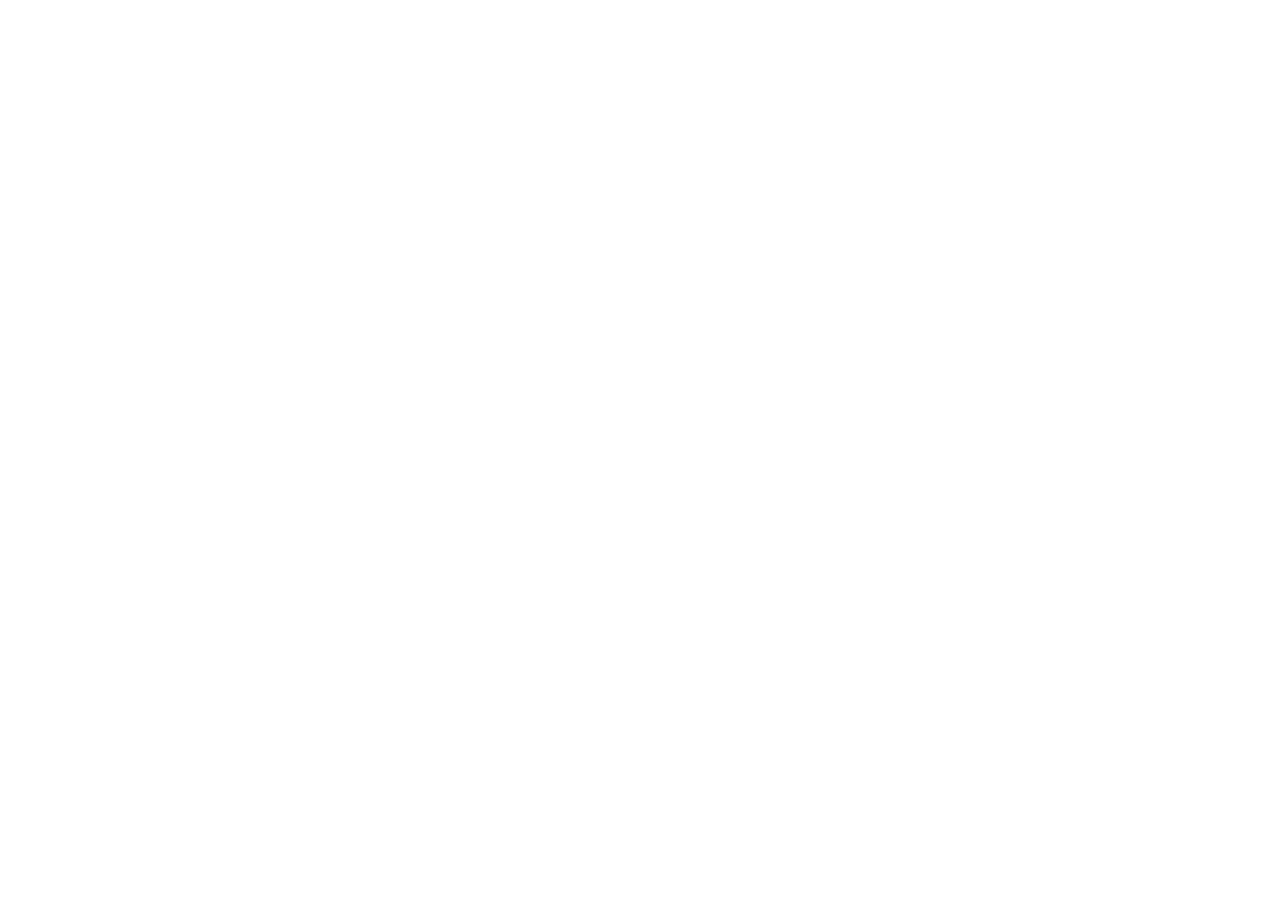
==== index.html @ 1c98cee6 "Co-authored-by: irynalogika-py <irynalogika-py@users.noreply.github.com> Co-authored-by: KIRI1II1I1I" ====
<!DOCTYPE html>
<html lang="en">
<head>
    <meta charset="UTF-8">
    <meta name="viewport" content="width=device-width, initial-scale=1.0">
    <title>Library Blog </title>
</head>
<body>
    <!-- header  о-->

    <!-- навігація -->

    <!-- слайдер  -->

    <!-- main -->


    <!-- footer -->
     
</body>
</html>
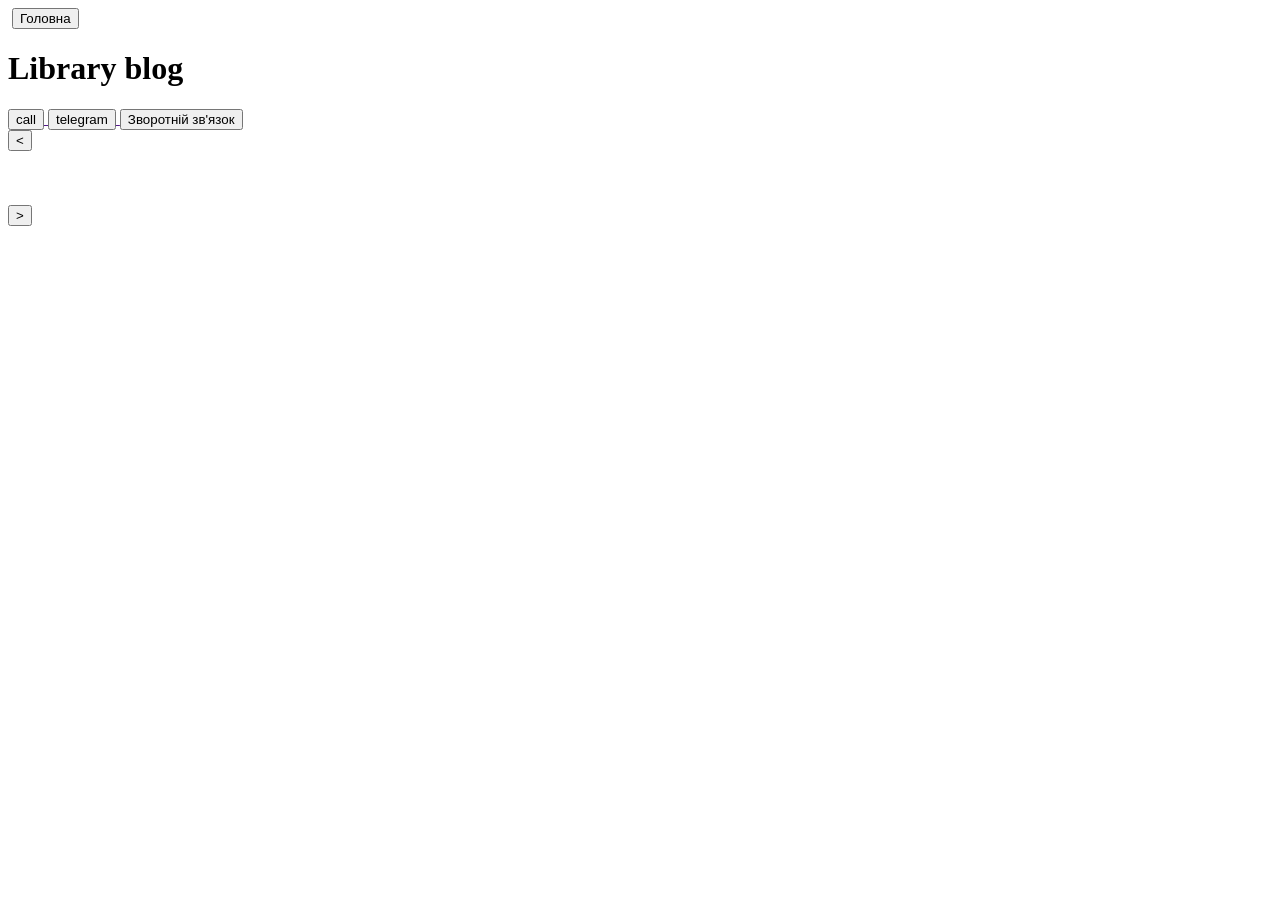
==== commit 8bec5389: "first steps" ====
--- a/index.html
+++ b/index.html
@@ -1,16 +1,59 @@
 <!DOCTYPE html>
 <html lang="en">
+<body>
+    <title>Library Blog </title>
 <head>
-    <meta charset="UTF-8">
-    <meta name="viewport" content="width=device-width, initial-scale=1.0">
-    <title>Library Blog </title>
+    <div class="navigaciya">  
+        <img src="">
+            <a href="">
+                <button> Головна </button>
+            </a>
+        <h1> Library blog</h1>
+            <a href="">
+                <button > call </button>
+            </a>
+            <a href="">
+                <button> telegram</button>
+            </a>
+            <a href="">
+                <button> Зворотній зв'язок</button>
+            </a>
+    </div>
+    <div class="slider">
+
+    <!-- ліва стрілка -->
+    <button class="slider__arrow slider__arrow--left">
+        &lt;
+    </button>
+
+    <!-- слайди -->
+    <div class="slider__track">
+
+        <div class="slider__slide">
+            <img src=""
+        </div>
+
+        <div class="slider__slide">
+            <img src="">
+        </div>
+
+        <div class="slider__slide">
+            <img src="">
+        </div>
+
+    </div>
+
+    <!-- права стрілка -->
+    <button class="slider__arrow slider__arrow--right">
+        &gt;
+    </button>
+
+</div>
 </head>
-<body>
-    <!-- header  о-->
 
-    <!-- навігація -->
+   
 
-    <!-- слайдер  -->
+  
 
     <!-- main -->
 
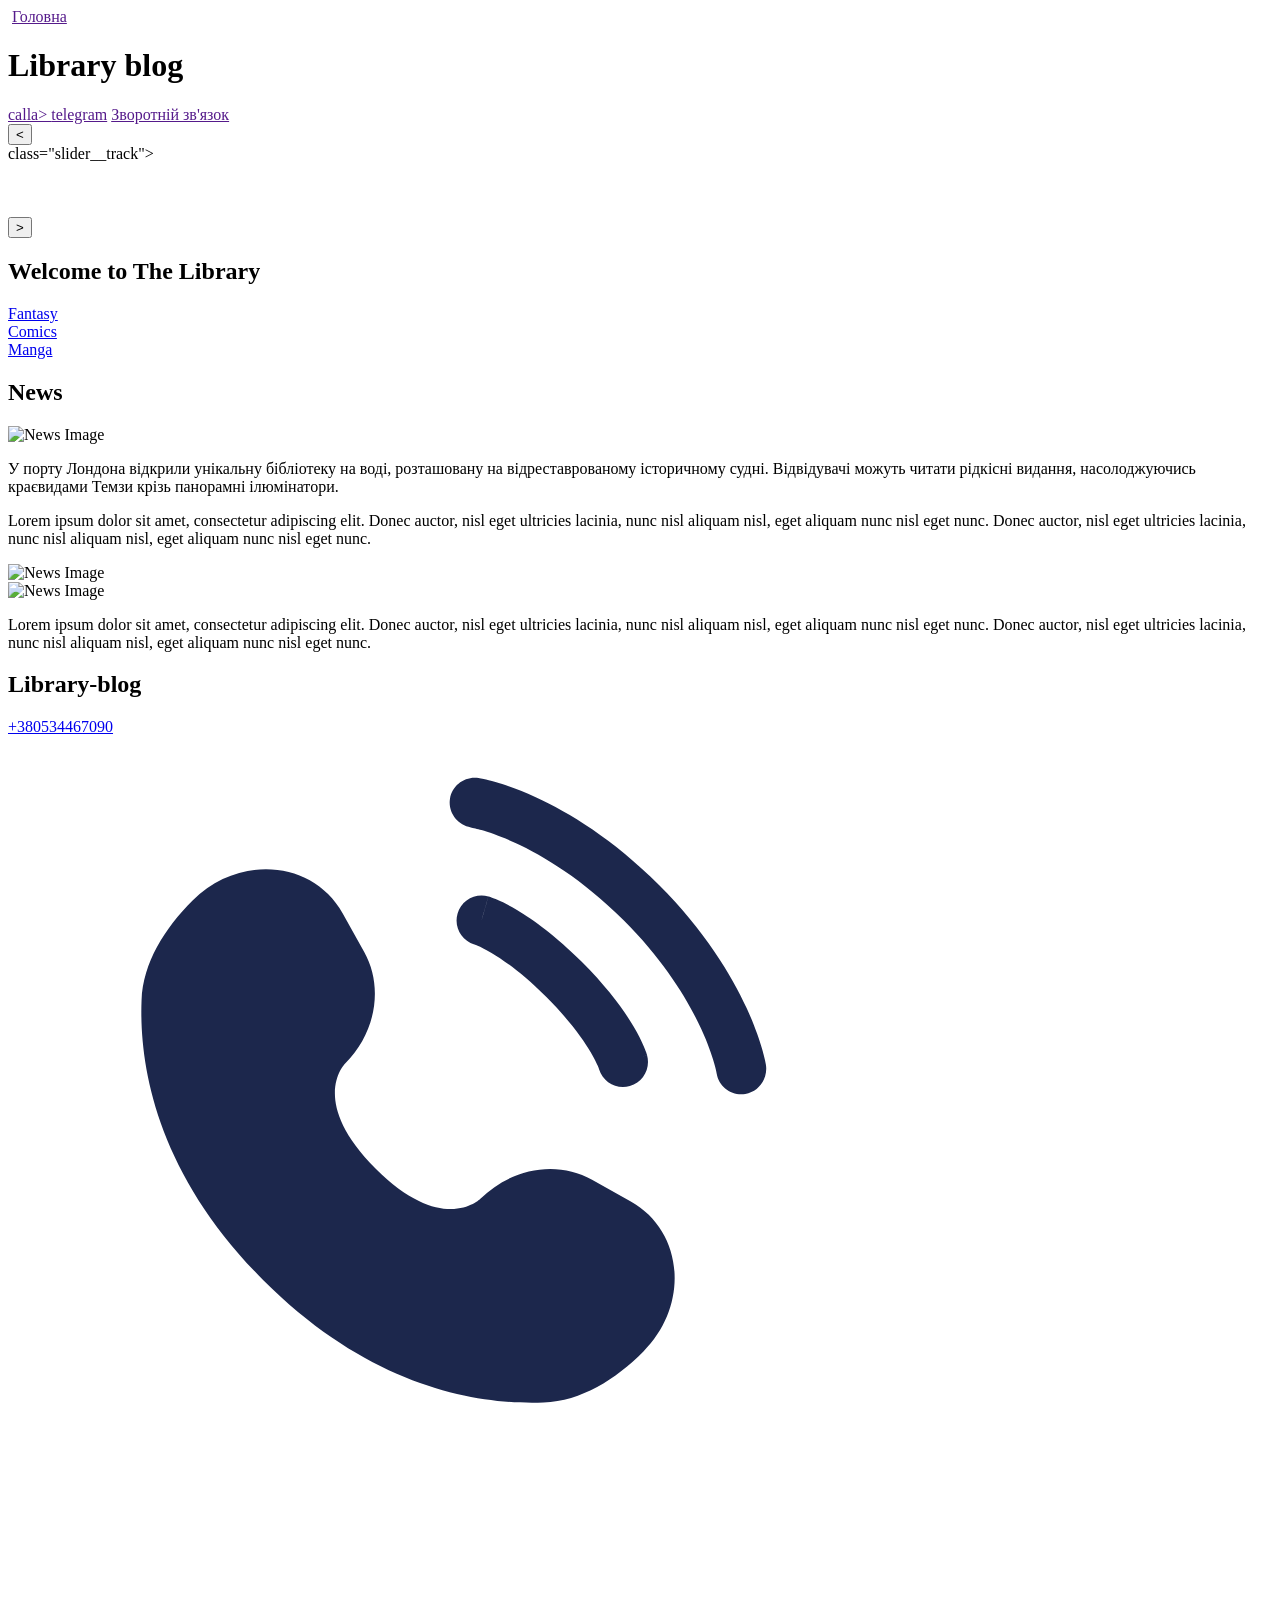
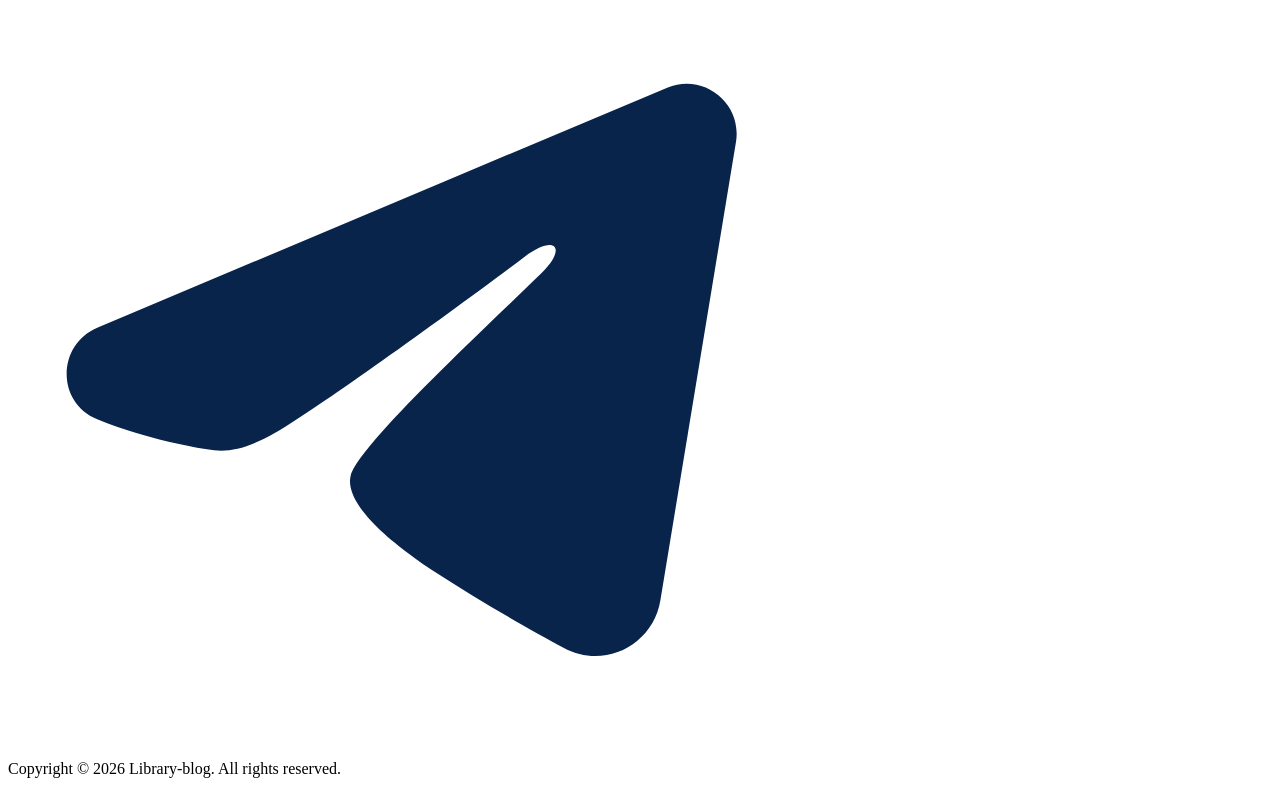
==== commit 25cba1dc: "add new files, folder images, write code" ====
--- a/index.html
+++ b/index.html
@@ -1,25 +1,19 @@
 <!DOCTYPE html>
 <html lang="en">
-<body>
-    <title>Library Blog </title>
-<head>
-    <div class="navigaciya">  
-        <img src="">
-            <a href="">
-                <button> Головна </button>
-            </a>
-        <h1> Library blog</h1>
-            <a href="">
-                <button > call </button>
-            </a>
-            <a href="">
-                <button> telegram</button>
-            </a>
-            <a href="">
-                <button> Зворотній зв'язок</button>
-            </a>
-    </div>
-    <div class="slider">
+
+<title>Library Blog </title>
+
+
+<div class="nav-bar">
+    <img src="">
+    <a href=""> Головна </a>
+    <h1> Library blog</h1>
+    <a href=""> calla>
+        <a href=""> telegram</a>
+        <a href=""> Зворотній зв'язок </a>
+
+</div>
+<div class="slider">
 
     <!-- ліва стрілка -->
     <button class="slider__arrow slider__arrow--left">
@@ -27,16 +21,14 @@
     </button>
 
     <!-- слайди -->
-    <div class="slider__track">
-
-        <div class="slider__slide">
-            <img src=""
-        </div>
+    <div> class="slider__track">
 
         <div class="slider__slide">
             <img src="">
         </div>
-
+        <div class="slider__slide">
+            <img src="">
+        </div>
         <div class="slider__slide">
             <img src="">
         </div>
@@ -47,18 +39,57 @@
     <button class="slider__arrow slider__arrow--right">
         &gt;
     </button>
+    <div class="container">
+        <h2 class="welcome">Welcome to The Library</h2>
+        <div class="fantasy"> <a href="#">Fantasy</a></div>
+        <div class="comics"><a href="#">Comics</a></div>
+        <div class="manga"><a href="#">Manga</a></div>
+    </div>
+
+
+    <div class="container">
+        <div class="circle"></div>
+        <div class="circle2"></div>
+        <div class="circle3"></div>
+    </div>
+
+    <div class="container">
+        <h2>News</h2>
+        <div class="square_news">
+            <div class="img_news"> <img src="#" alt="News Image"></div>
+            <p class="text">У порту Лондона відкрили унікальну бібліотеку на воді, розташовану на відреставрованому історичному судні. Відвідувачі можуть читати рідкісні видання, насолоджуючись краєвидами Темзи крізь панорамні ілюмінатори.</p>
+        </div>
+        <div class="square_news">
+            <p class="text">Lorem ipsum dolor sit amet, consectetur adipiscing
+                elit. Donec auctor, nisl eget ultricies lacinia,
+                nunc nisl aliquam nisl, eget aliquam nunc nisl eget nunc.
+                Donec auctor, nisl eget ultricies lacinia, nunc nisl aliquam
+                nisl, eget aliquam nunc nisl eget nunc.</p>
+            <div class="img_news"> <img src="#" alt="News Image"></div>
+        </div>
+        <div class="square_news">
+            <div class="img_news"> <img src="#" alt="News Image"></div>
+            <p class="text">Lorem ipsum dolor sit amet, consectetur adipiscing
+                elit. Donec auctor, nisl eget ultricies lacinia,
+                nunc nisl aliquam nisl, eget aliquam nunc nisl eget nunc.
+                Donec auctor, nisl eget ultricies lacinia, nunc nisl aliquam
+                nisl, eget aliquam nunc nisl eget nunc.</p>
+        </div>
+
+    </div>
 
 </div>
 </head>
 
-   
 
-  
+<footer>
+    <div class="end">
+        <h2 class="ending">Library-blog</h2>
+        <a href="tel:+380534467090">+380534467090</a>
+        <div class="img-logos"><img src="images\phone.svg" alt=""></div>
+        <div class="img-logos"><img src="images\telegram.svg" alt=""></div>
+        <p class="ending2">Copyright © 2026 Library-blog. All rights reserved.</p>
 
-    <!-- main -->
+</footer>
 
-
-    <!-- footer -->
-     
-</body>
 </html>
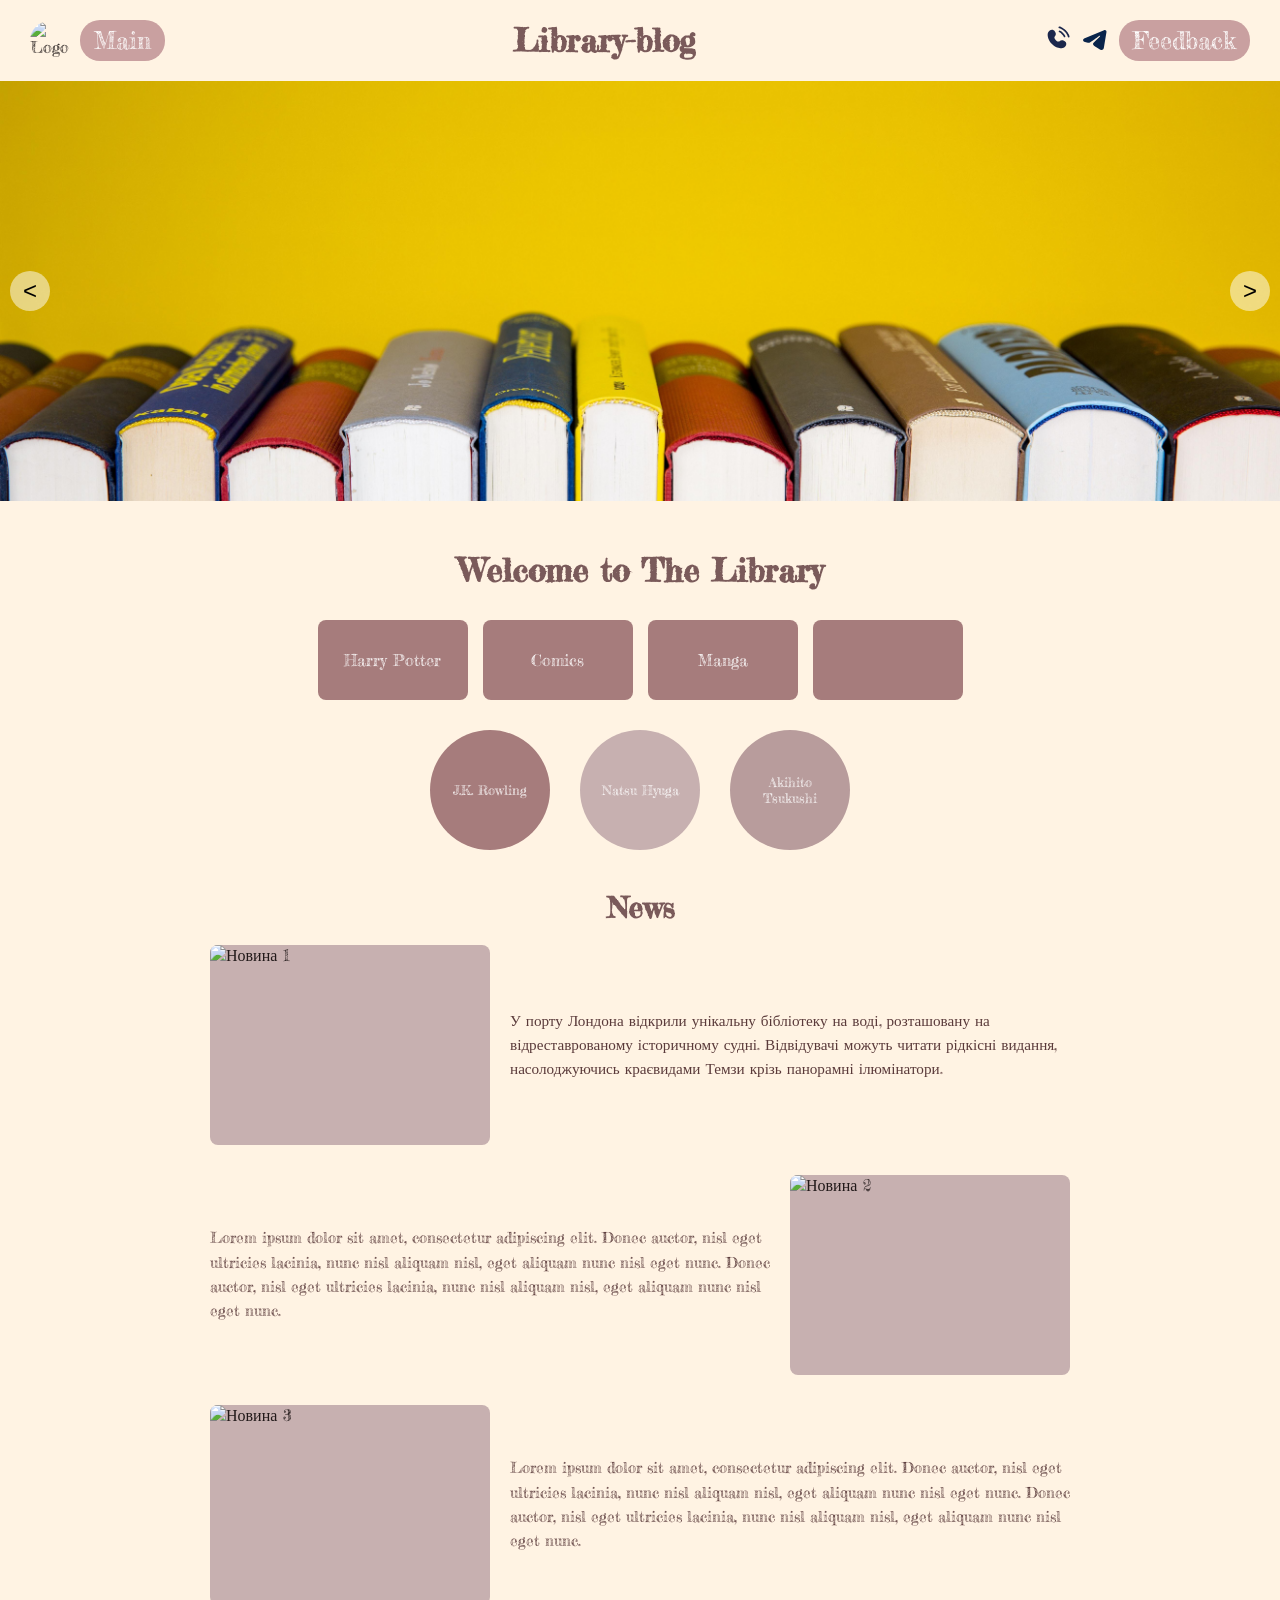
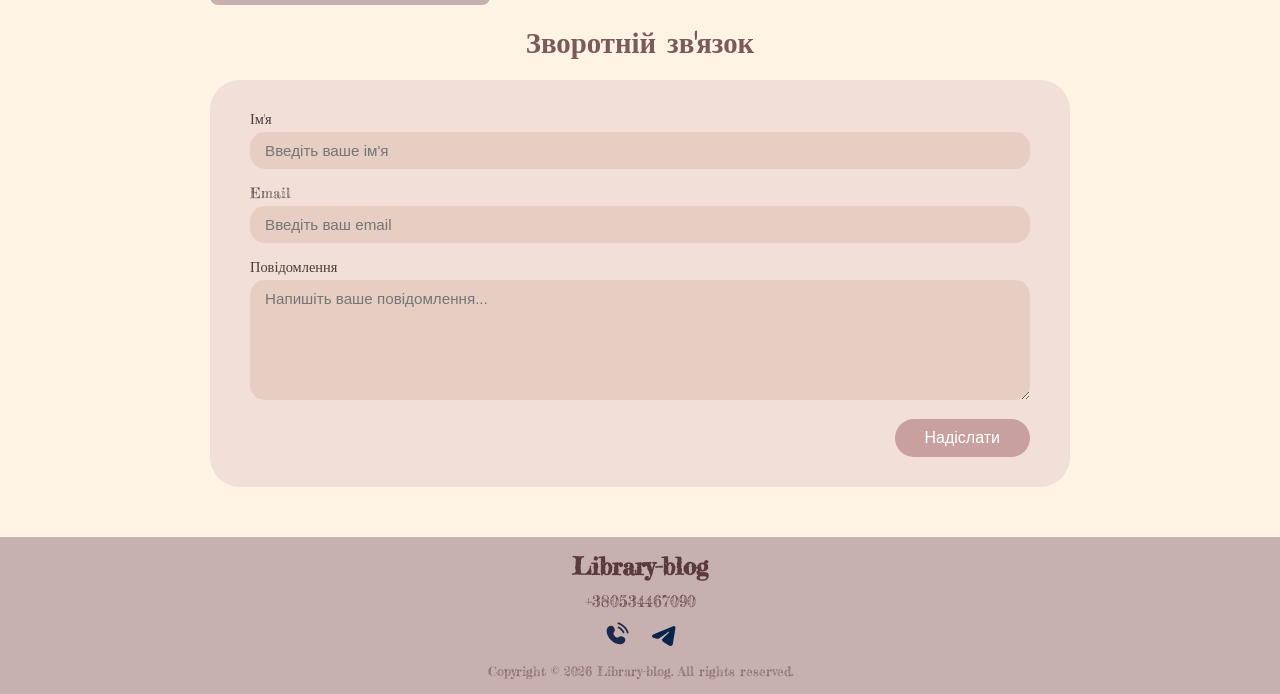
==== commit 2ed016d8: "add new css" ====
--- a/index.html
+++ b/index.html
@@ -1,74 +1,85 @@
 <!DOCTYPE html>
-<html lang="en">
+<html lang="uk">
+<head>
+    <meta charset="UTF-8">
+    <meta name="viewport" content="width=device-width, initial-scale=1.0">
+    <title>Library Blog</title>
+    <link rel="stylesheet" href="style.css">
+    <link rel="stylesheet" href="shared.css">
+    <link rel="stylesheet" href="feedbackform-style.css">
+</head>
+<body>
 
-<title>Library Blog </title>
+<header class="nav-bar">
+    <div class="nav-left">
+        <img src="images/logo.png" alt="Logo" class="nav-logo">
+        <a href="index.html" class="nav-btn">Main</a>
+    </div>
+    <h1 class="nav-title">Library-blog</h1>
+    <div class="nav-right">
+        <a href="tel:+380534467090" class="nav-icon-link">
+            <img src="images/phone.svg" alt="Телефон">
+        </a>
+        <a href="#" class="nav-icon-link">
+            <img src="images/telegram.svg" alt="Telegram">
+        </a>
+        <a href="#feedback" class="nav-btn">Feedback</a>
+    </div>
+</header>
 
+<!-- Слайдер -->
+<div class="slider">
+    <button class="slider__arrow slider__arrow--left">&lt;</button>
+    <div class="slider__track">
+        <div class="slider__slide"><img src="images/books-slider-1.jpg" alt="Слайд 1"></div>
+        <div class="slider__slide"><img src="images/" alt="Слайд 2"></div>
+        <div class="slider__slide"><img src="images/" alt="Слайд 3"></div>
+    </div>
+    <button class="slider__arrow slider__arrow--right">&gt;</button>
+</div>
 
-<div class="nav-bar">
-    <img src="">
-    <a href=""> Головна </a>
-    <h1> Library blog</h1>
-    <a href=""> calla>
-        <a href=""> telegram</a>
-        <a href=""> Зворотній зв'язок </a>
+<div class="container">
 
-</div>
-<div class="slider">
+    <h2 class="welcome">Welcome to The Library</h2>
 
-    <!-- ліва стрілка -->
-    <button class="slider__arrow slider__arrow--left">
-        &lt;
-    </button>
+    <!-- Жанри — посилання на відповідні сторінки -->
+    <div class="genres">
+        <a href="fantasy.html" class="genre-block">Harry Potter</a>
+        <a href="comics.html" class="genre-block">Comics</a>
+        <a href="manga.html" class="genre-block">Manga</a>
+        <a href="#" class="genre-block"></a>
+    </div>
 
-    <!-- слайди -->
-    <div> class="slider__track">
+    <!-- Автори — посилання на сторінку книги -->
+    <div class="authors">
+        <a href="fantasy.html" class="author-circle">J.K. Rowling</a>
+        <a href="manga.html" class="author-circle">Natsu Hyuga</a>
+        <a href="#" class="author-circle">Akihito Tsukushi</a>
+    </div>
 
-        <div class="slider__slide">
-            <img src="">
-        </div>
-        <div class="slider__slide">
-            <img src="">
-        </div>
-        <div class="slider__slide">
-            <img src="">
+    <!-- Новини -->
+    <h2 class="news-title">News</h2>
+    <div class="news-section">
+
+        <div class="square_news">
+            <div class="img_news"><img src="images/" alt="Новина 1"></div>
+            <p class="text">У порту Лондона відкрили унікальну бібліотеку на воді, 
+                розташовану на відреставрованому історичному судні. 
+                Відвідувачі можуть читати рідкісні видання, насолоджуючись краєвидами 
+                Темзи крізь панорамні ілюмінатори.</p>
         </div>
 
-    </div>
-
-    <!-- права стрілка -->
-    <button class="slider__arrow slider__arrow--right">
-        &gt;
-    </button>
-    <div class="container">
-        <h2 class="welcome">Welcome to The Library</h2>
-        <div class="fantasy"> <a href="#">Fantasy</a></div>
-        <div class="comics"><a href="#">Comics</a></div>
-        <div class="manga"><a href="#">Manga</a></div>
-    </div>
-
-
-    <div class="container">
-        <div class="circle"></div>
-        <div class="circle2"></div>
-        <div class="circle3"></div>
-    </div>
-
-    <div class="container">
-        <h2>News</h2>
-        <div class="square_news">
-            <div class="img_news"> <img src="#" alt="News Image"></div>
-            <p class="text">У порту Лондона відкрили унікальну бібліотеку на воді, розташовану на відреставрованому історичному судні. Відвідувачі можуть читати рідкісні видання, насолоджуючись краєвидами Темзи крізь панорамні ілюмінатори.</p>
-        </div>
         <div class="square_news">
             <p class="text">Lorem ipsum dolor sit amet, consectetur adipiscing
                 elit. Donec auctor, nisl eget ultricies lacinia,
                 nunc nisl aliquam nisl, eget aliquam nunc nisl eget nunc.
                 Donec auctor, nisl eget ultricies lacinia, nunc nisl aliquam
                 nisl, eget aliquam nunc nisl eget nunc.</p>
-            <div class="img_news"> <img src="#" alt="News Image"></div>
+            <div class="img_news"><img src="images/" alt="Новина 2"></div>
         </div>
+
         <div class="square_news">
-            <div class="img_news"> <img src="#" alt="News Image"></div>
+            <div class="img_news"><img src="images/" alt="Новина 3"></div>
             <p class="text">Lorem ipsum dolor sit amet, consectetur adipiscing
                 elit. Donec auctor, nisl eget ultricies lacinia,
                 nunc nisl aliquam nisl, eget aliquam nunc nisl eget nunc.
@@ -77,19 +88,44 @@
         </div>
 
     </div>
+</div>
 
-</div>
-</head>
+<section class="feedback-section" id="feedback">
+    <h2>Зворотній зв'язок</h2>
+    <div class="feedback-form">
 
+        <div>
+            <label for="name">Ім'я</label>
+            <input type="text" id="name" placeholder="Введіть ваше ім'я">
+        </div>
+
+        <div>
+            <label for="email">Email</label>
+            <input type="email" id="email" placeholder="Введіть ваш email">
+        </div>
+
+        <div>
+            <label for="message">Повідомлення</label>
+            <textarea id="message" placeholder="Напишіть ваше повідомлення..."></textarea>
+        </div>
+
+        <button type="button">Надіслати</button>
+
+    </div>
+</section>
 
 <footer>
     <div class="end">
         <h2 class="ending">Library-blog</h2>
         <a href="tel:+380534467090">+380534467090</a>
-        <div class="img-logos"><img src="images\phone.svg" alt=""></div>
-        <div class="img-logos"><img src="images\telegram.svg" alt=""></div>
+        <div class="footer-icons">
+            <div class="img-logos"><img src="images/phone.svg" alt="Телефон"></div>
+            <div class="img-logos"><img src="images/telegram.svg" alt="Telegram"></div>
+        </div>
         <p class="ending2">Copyright © 2026 Library-blog. All rights reserved.</p>
-
+    </div>
 </footer>
 
-</html>+<script src="main.js"></script>
+</body>
+</html>
--- a/style.css
+++ b/style.css
@@ -0,0 +1,230 @@
+@import url('https://fonts.googleapis.com/css2?family=Fredericka+the+Great&display=swap');
+
+* {
+    box-sizing: border-box;
+    margin: 0;
+    padding: 0;
+}
+
+body {
+    font-family: 'Fredericka the Great', serif;
+    background-color: #fff3e3;
+    color: #211919;
+}
+
+.slider {
+    position: relative;
+    width: 100%;
+    height: 420px;
+    overflow: hidden;
+}
+
+.slider__track {
+    display: flex;
+    transition: transform 0.4s ease;
+    height: 100%;
+}
+
+.slider__slide {
+    min-width: 100%;
+    height: 420px;
+    display: flex;
+    align-items: center;
+    justify-content: center;
+}
+
+.slider__slide img {
+    width: 100%;
+    height: 100%;
+    object-fit: cover;
+}
+
+.slider__slide:nth-child(1) { background-color: #c7b0b0; }
+.slider__slide:nth-child(2) { background-color: #b89c9c; }
+.slider__slide:nth-child(3) { background-color: #a98888; }
+
+.slider__arrow {
+    position: absolute;
+    top: 50%;
+    transform: translateY(-50%);
+    font-size: 24px;
+    background: rgba(255, 255, 255, 0.5);
+    border: none;
+    cursor: pointer;
+    z-index: 10;
+    border-radius: 50%;
+    width: 40px;
+    height: 40px;
+}
+
+.slider__arrow--left  { left: 10px; }
+.slider__arrow--right { right: 10px; }
+
+.container {
+    max-width: 900px;
+    margin: 0 auto;
+    padding: 20px;
+}
+
+.welcome {
+    font-size: 2rem;
+    text-align: center;
+    margin: 30px 0;
+    color: #7a5a5a;
+}
+
+.genres {
+    display: flex;
+    gap: 15px;
+    justify-content: center;
+    flex-wrap: wrap;
+    margin-bottom: 30px;
+}
+
+.genre-block {
+    display: flex;
+    align-items: center;
+    justify-content: center;
+    width: 150px;
+    height: 80px;
+    background-color: #a67c7c;
+    color: #fff;
+    text-decoration: none;
+    border-radius: 8px;
+    font-size: 1rem;
+    text-align: center;
+}
+
+.genre-block:hover {
+    background-color: #8a6060;
+}
+
+.authors {
+    display: flex;
+    gap: 30px;
+    justify-content: center;
+    margin-bottom: 40px;
+    flex-wrap: wrap;
+}
+
+.author-circle {
+    display: flex;
+    align-items: center;
+    justify-content: center;
+    width: 120px;
+    height: 120px;
+    border-radius: 50%;
+    background-color: #a67c7c;
+    color: #fff;
+    text-decoration: none;
+    font-size: 0.8rem;
+    text-align: center;
+    padding: 10px;
+}
+
+.author-circle:nth-child(2) { background-color: #c7b0b0; }
+.author-circle:nth-child(3) { background-color: #b89c9c; }
+
+.author-circle:hover {
+    opacity: 0.85;
+}
+
+.news-title {
+    font-size: 1.8rem;
+    text-align: center;
+    margin-bottom: 20px;
+    color: #7a5a5a;
+}
+
+.news-section {
+    display: flex;
+    flex-direction: column;
+    gap: 30px;
+}
+
+.square_news {
+    display: flex;
+    align-items: center;
+    gap: 20px;
+}
+
+.img_news {
+    width: 280px;
+    height: 200px;
+    background-color: #c7b0b0;
+    border-radius: 8px;
+    flex-shrink: 0;
+    overflow: hidden;
+}
+
+.img_news img {
+    width: 100%;
+    height: 100%;
+    object-fit: cover;
+}
+
+.text {
+    font-size: 0.95rem;
+    line-height: 1.6;
+    color: #5a3a3a;
+}
+
+footer {
+    background-color: #c7b0b0;
+    margin-top: 50px;
+    padding: 30px;
+    text-align: center;
+}
+
+.end {
+    display: flex;
+    flex-direction: column;
+    align-items: center;
+    gap: 10px;
+}
+
+.ending {
+    font-size: 1.5rem;
+    color: #5a3a3a;
+}
+
+.end a {
+    color: #5a3a3a;
+    text-decoration: none;
+}
+
+.footer-icons {
+    display: flex;
+    gap: 15px;
+    justify-content: center;
+}
+
+.img-logos img {
+    width: 28px;
+    height: 28px;
+}
+
+.ending2 {
+    font-size: 0.8rem;
+    color: #7a5a5a;
+} */
+
+.circle {
+    width: 120px;
+    height: 120px;
+    border-radius: 50%;
+}
+
+.circle1 { background-color: #a67c7c; }
+.circle2 { background-color: #c7b0b0; }
+.circle3 { background-color: #b89c9c; }
+
+.square {
+    width: 120px;
+    height: 120px;
+    border-radius: 8px;
+}
+
+.square1 { background-color: #A77C7C; }
+.square2 { background-color: #BDA2A2; }
+.square3 { background-color: #A77C7C; }
--- a/shared.css
+++ b/shared.css
@@ -0,0 +1,84 @@
+.nav-bar {
+    display: flex;
+    justify-content: space-between;
+    align-items: center;
+    padding: 10px 20px;
+    background-color: #fff3e3;
+    margin: 10px;
+}
+
+.nav-left,
+.nav-right {
+    display: flex;
+    align-items: center;
+    gap: 10px;
+}
+
+.nav-logo {
+    width: 40px;
+    height: 40px;
+    border-radius: 50%;
+    object-fit: cover;
+}
+
+.nav-title {
+    font-size: 2.0rem;
+    color: #7a5a5a;
+    font-family: 'Fredericka the Great', serif;
+}
+
+.nav-btn {
+    background-color: #c9a0a0;
+    color: #fff;
+    text-decoration: none;
+    padding: 6px 14px;
+    border-radius: 20px;
+    font-size: 1.5rem;
+    font-family: 'Fredericka the Great', serif;
+}
+
+.nav-icon-link img {
+    width: 28px;
+    height: 28px;
+}
+
+footer {
+    background-color: #c7b0b0;
+    margin-top: 50px;
+    padding: 15px;
+    text-align: center;
+}
+
+.end {
+    display: flex;
+    flex-direction: column;
+    align-items: center;
+    gap: 10px;
+}
+
+.ending {
+    font-size: 1.5rem;
+    color: #5a3a3a;
+    font-family: 'Fredericka the Great', serif;
+}
+
+.end a {
+    color: #5a3a3a;
+    text-decoration: none;
+}
+
+.footer-icons {
+    display: flex;
+    gap: 20px;
+    justify-content: center;
+}
+
+.img-logos img {
+    width: 28px;
+    height: 28px;
+}
+
+.ending2 {
+    font-size: 0.8rem;
+    color: #7a5a5a;
+}
--- a/feedbackform-style.css
+++ b/feedbackform-style.css
@@ -0,0 +1,69 @@
+.feedback-section {
+    max-width: 900px;
+    width: 100%;
+    margin: 0 auto 30px;
+    padding: 0 20px;
+}
+
+.feedback-section h2 {
+    font-family: 'Fredericka the Great', serif;
+    font-size: 1.8rem;
+    color: #7a5a5a;
+    text-align: center;
+    margin-bottom: 20px;
+}
+
+.feedback-form {
+    background-color: #f1dfd8;
+    border-radius: 30px;
+    padding: 30px 40px;
+    display: flex;
+    flex-direction: column;
+    gap: 15px;
+}
+
+.feedback-form label {
+    font-size: 0.9rem;
+    color: #4a3b3b;
+    margin-bottom: 4px;
+    display: block;
+}
+
+.feedback-form input,
+.feedback-form textarea {
+    width: 100%;
+    padding: 10px 15px;
+    border: none;
+    border-radius: 15px;
+    background-color: #e6cec3;
+    font-family: 'Trebuchet MS', sans-serif;
+    font-size: 0.95rem;
+    color: #3a2a2a;
+    outline: none;
+}
+
+.feedback-form input:focus,
+.feedback-form textarea:focus {
+    background-color: #d8b4a6;
+}
+
+.feedback-form textarea {
+    resize: vertical;
+    min-height: 120px;
+}
+
+.feedback-form button {
+    align-self: flex-end;
+    background-color: #c9a0a0;
+    color: #fff;
+    border: none;
+    border-radius: 20px;
+    padding: 10px 30px;
+    font-size: 1rem;
+    cursor: pointer;
+    font-family: 'Trebuchet MS', sans-serif;
+}
+
+.feedback-form button:hover {
+    background-color: #a67c7c;
+}
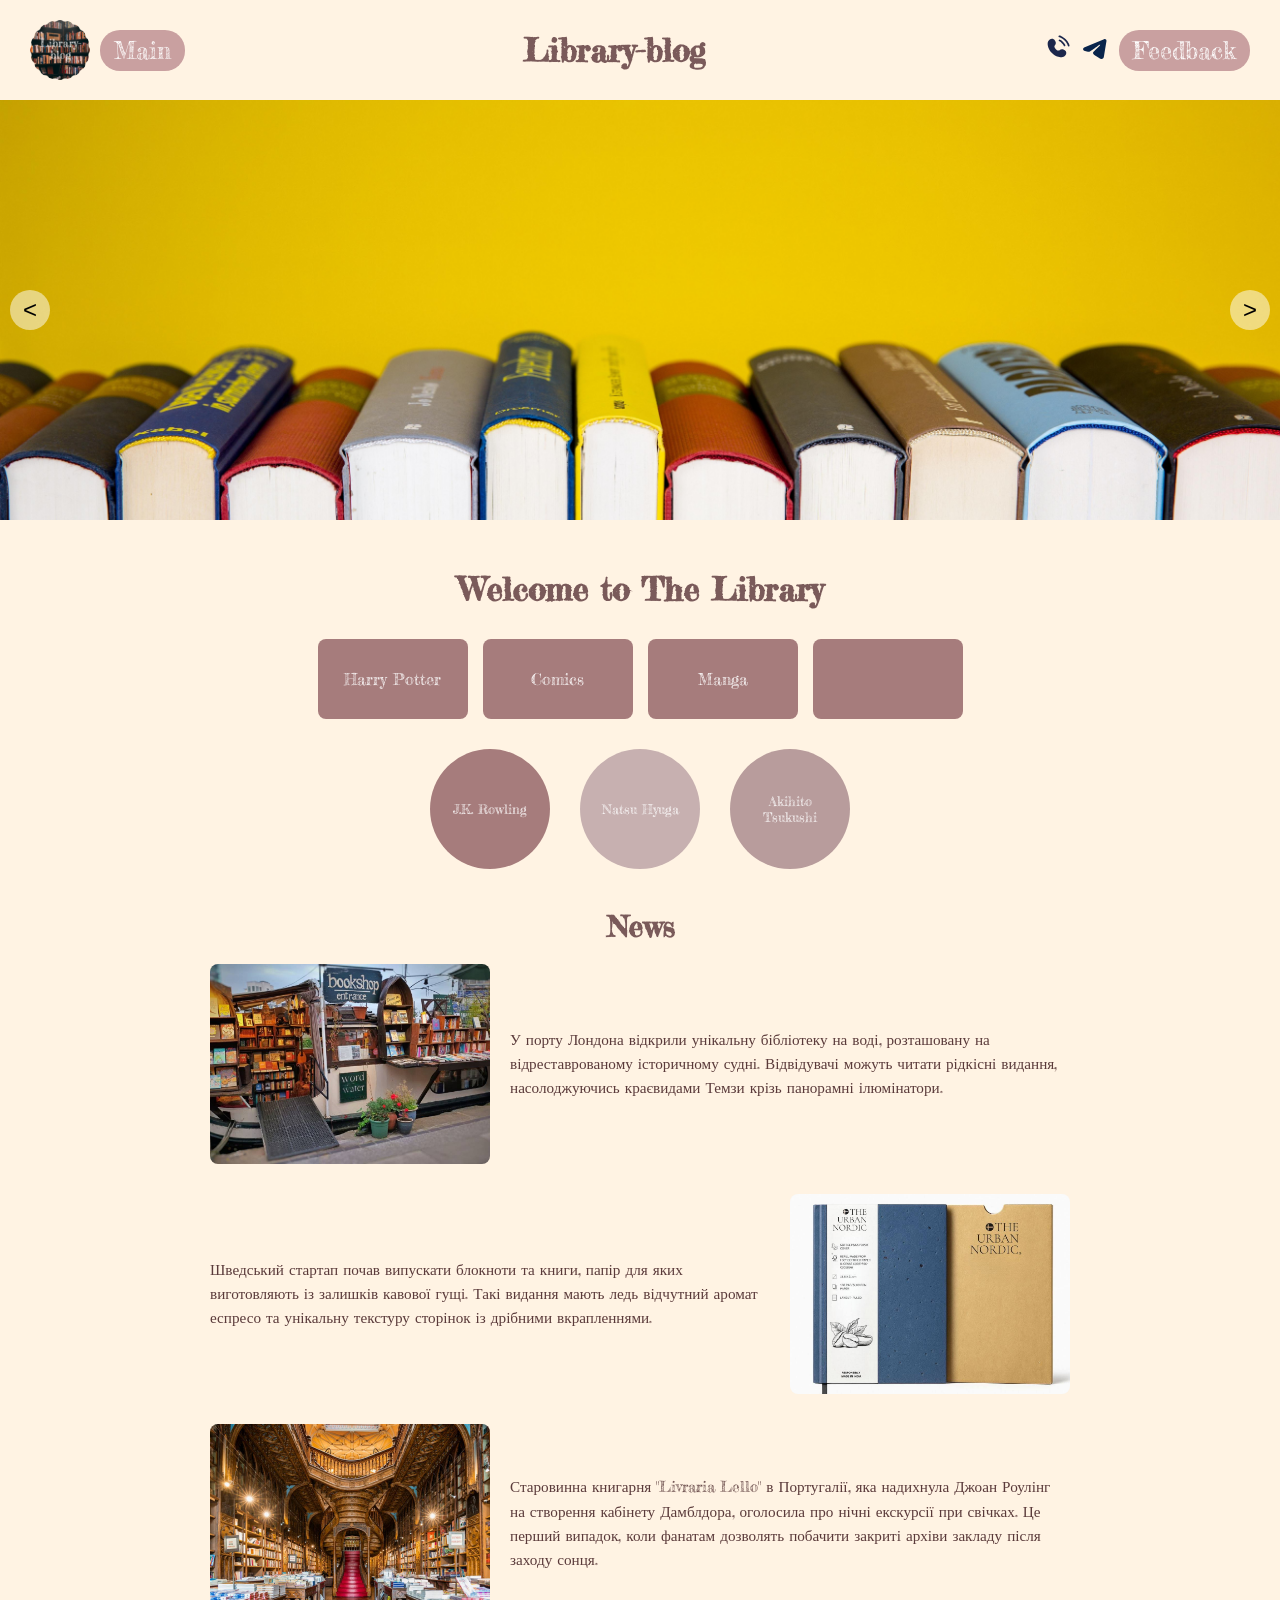
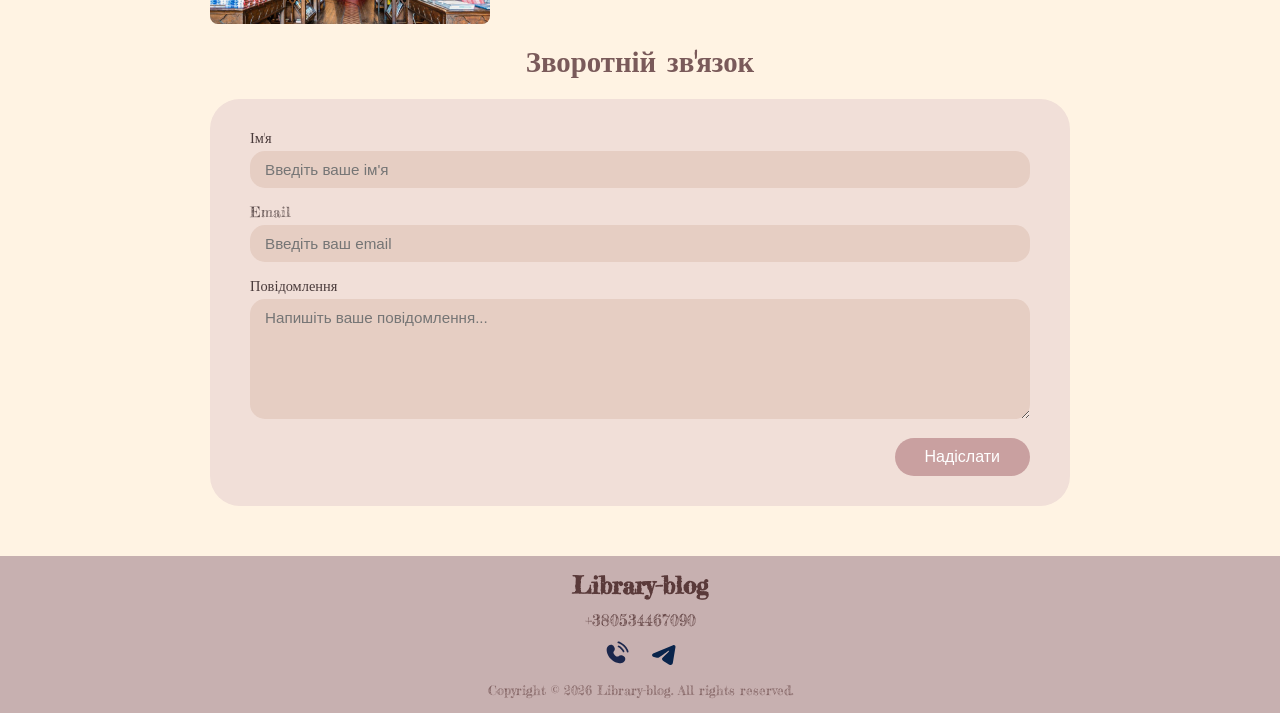
==== commit 9f083afa: "images" ====
--- a/index.html
+++ b/index.html
@@ -12,7 +12,7 @@
 
 <header class="nav-bar">
     <div class="nav-left">
-        <img src="images/logo.png" alt="Logo" class="nav-logo">
+        <img src="images/logo.svg" alt="Logo" class="nav-logo">
         <a href="index.html" class="nav-btn">Main</a>
     </div>
     <h1 class="nav-title">Library-blog</h1>
@@ -62,7 +62,7 @@
     <div class="news-section">
 
         <div class="square_news">
-            <div class="img_news"><img src="images/" alt="Новина 1"></div>
+            <div class="img_news"><img src="images/book_shop1.jpg" alt="Новина 1"></div>
             <p class="text">У порту Лондона відкрили унікальну бібліотеку на воді, 
                 розташовану на відреставрованому історичному судні. 
                 Відвідувачі можуть читати рідкісні видання, насолоджуючись краєвидами 
@@ -70,21 +70,14 @@
         </div>
 
         <div class="square_news">
-            <p class="text">Lorem ipsum dolor sit amet, consectetur adipiscing
-                elit. Donec auctor, nisl eget ultricies lacinia,
-                nunc nisl aliquam nisl, eget aliquam nunc nisl eget nunc.
-                Donec auctor, nisl eget ultricies lacinia, nunc nisl aliquam
-                nisl, eget aliquam nunc nisl eget nunc.</p>
-            <div class="img_news"><img src="images/" alt="Новина 2"></div>
+            <p class="text">Шведський стартап почав випускати блокноти та книги, папір для яких виготовляють із залишків кавової гущі. 
+                Такі видання мають ледь відчутний аромат еспресо та унікальну текстуру сторінок із дрібними вкрапленнями.</p>
+            <div class="img_news"><img src="images/book_cover.jpg" alt="Новина 2"></div>
         </div>
 
         <div class="square_news">
-            <div class="img_news"><img src="images/" alt="Новина 3"></div>
-            <p class="text">Lorem ipsum dolor sit amet, consectetur adipiscing
-                elit. Donec auctor, nisl eget ultricies lacinia,
-                nunc nisl aliquam nisl, eget aliquam nunc nisl eget nunc.
-                Donec auctor, nisl eget ultricies lacinia, nunc nisl aliquam
-                nisl, eget aliquam nunc nisl eget nunc.</p>
+            <div class="img_news"><img src="images/library1.jpg" alt="Новина 3"></div>
+            <p class="text">Старовинна книгарня "Livraria Lello" в Португалії, яка надихнула Джоан Роулінг на створення кабінету Дамблдора, оголосила про нічні екскурсії при свічках. Це перший випадок, коли фанатам дозволять побачити закриті архіви закладу після заходу сонця.</p>
         </div>
 
     </div>
--- a/shared.css
+++ b/shared.css
@@ -15,8 +15,8 @@
 }
 
 .nav-logo {
-    width: 40px;
-    height: 40px;
+    width: 60px;
+    height: 60px;
     border-radius: 50%;
     object-fit: cover;
 }
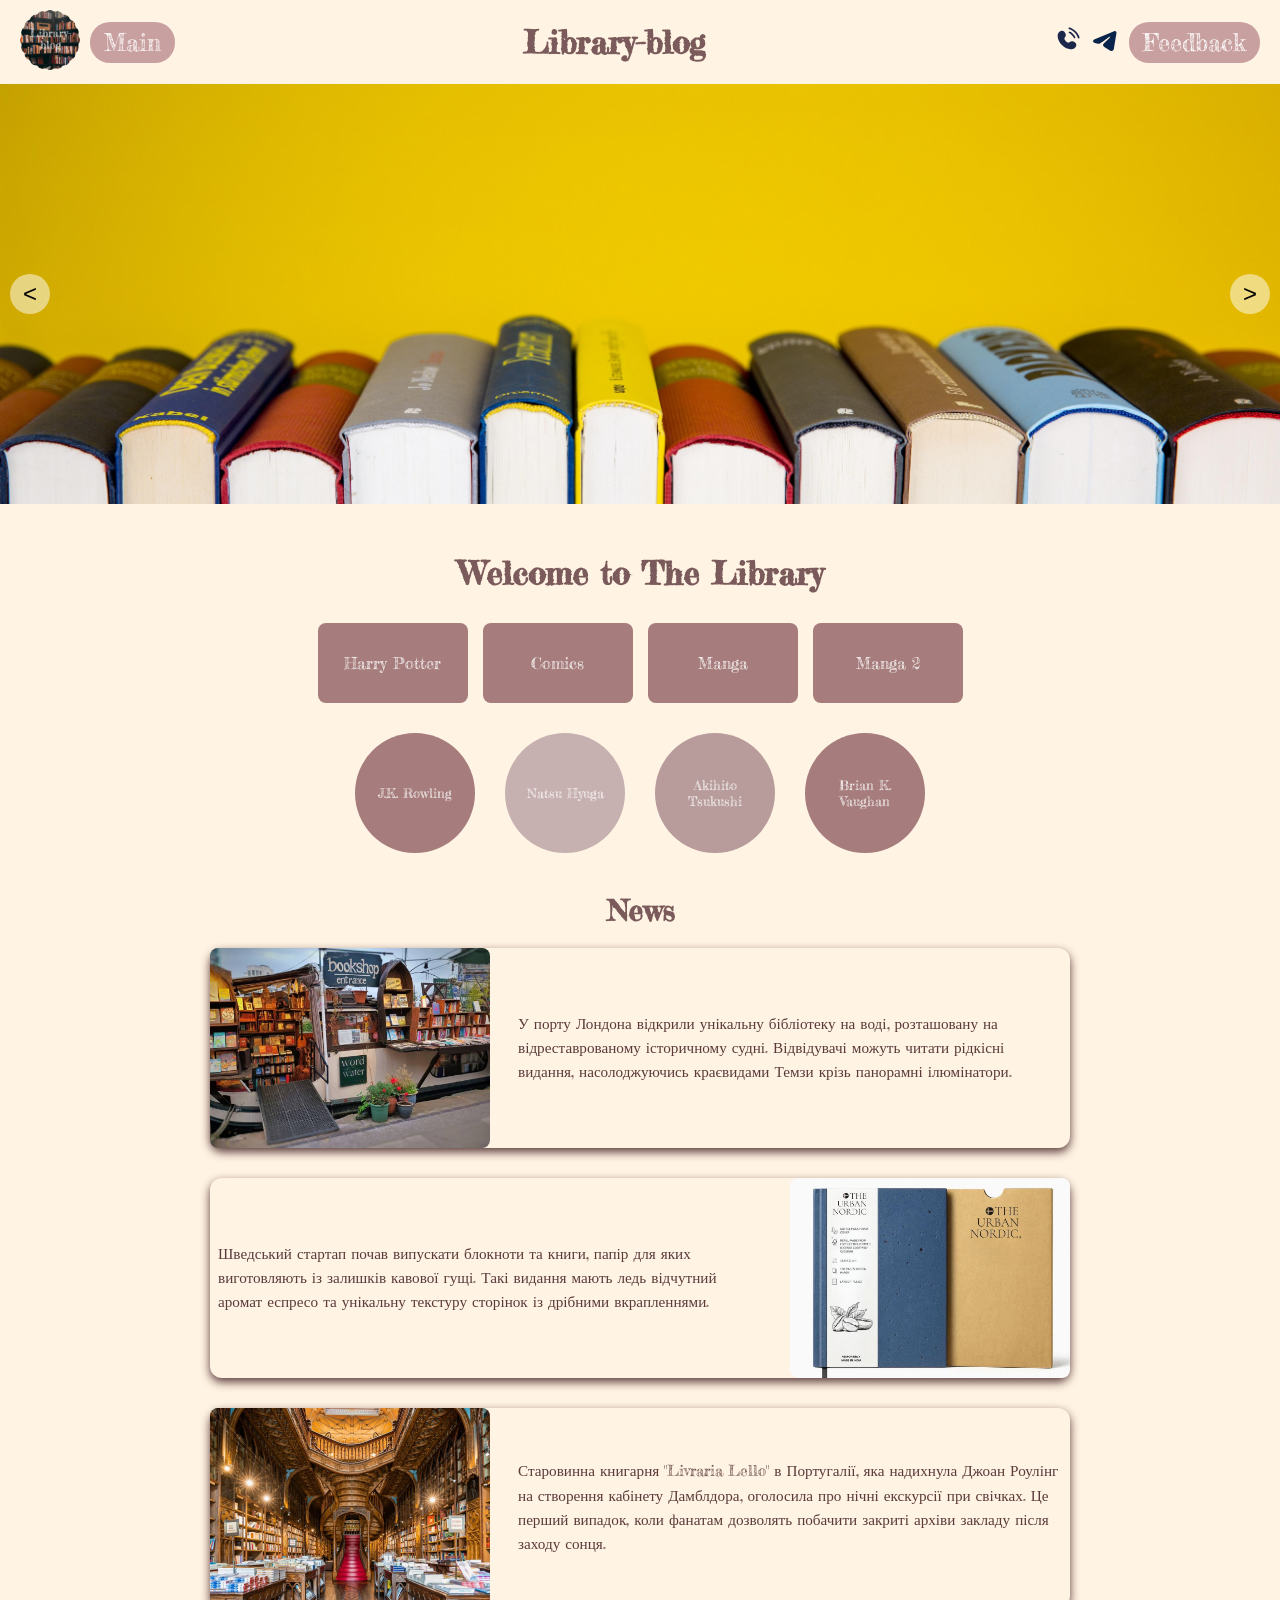
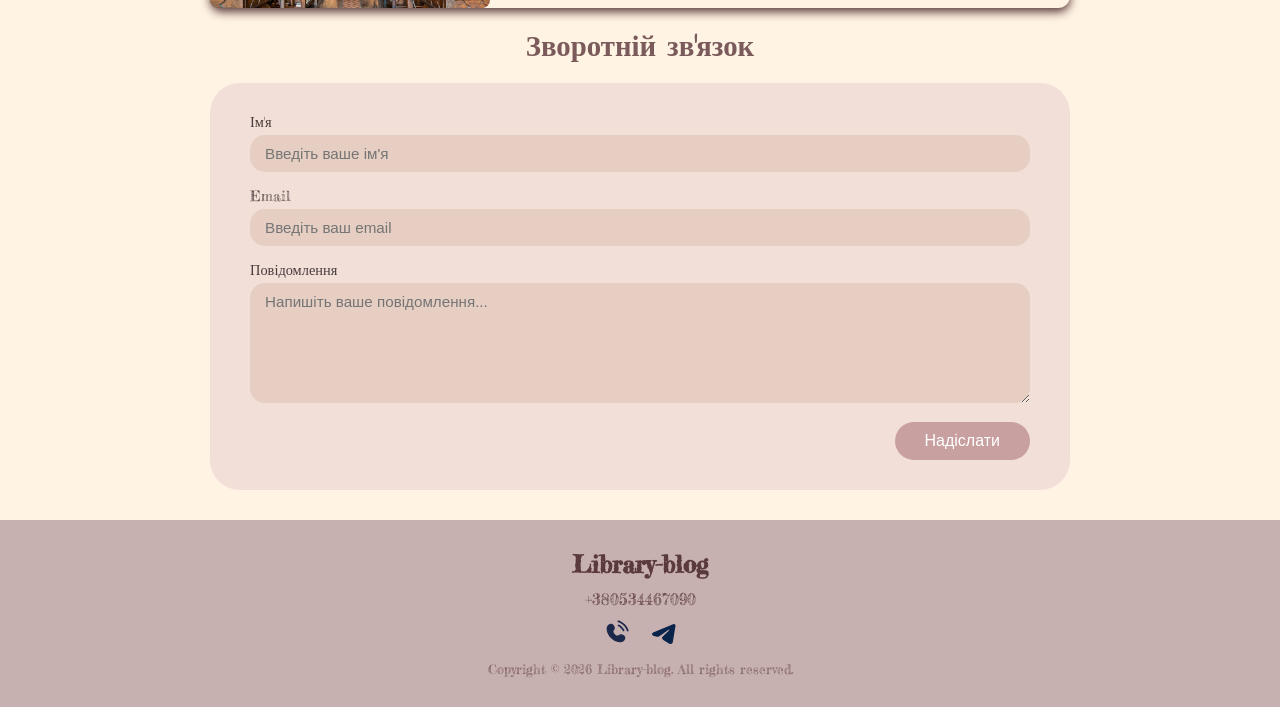
==== commit 4bea293d: "final changes" ====
--- a/index.html
+++ b/index.html
@@ -1,5 +1,6 @@
 <!DOCTYPE html>
 <html lang="uk">
+
 <head>
     <meta charset="UTF-8">
     <meta name="viewport" content="width=device-width, initial-scale=1.0">
@@ -8,117 +9,123 @@
     <link rel="stylesheet" href="shared.css">
     <link rel="stylesheet" href="feedbackform-style.css">
 </head>
+
 <body>
 
-<header class="nav-bar">
-    <div class="nav-left">
-        <img src="images/logo.svg" alt="Logo" class="nav-logo">
-        <a href="index.html" class="nav-btn">Main</a>
-    </div>
-    <h1 class="nav-title">Library-blog</h1>
-    <div class="nav-right">
-        <a href="tel:+380534467090" class="nav-icon-link">
-            <img src="images/phone.svg" alt="Телефон">
-        </a>
-        <a href="#" class="nav-icon-link">
-            <img src="images/telegram.svg" alt="Telegram">
-        </a>
-        <a href="#feedback" class="nav-btn">Feedback</a>
-    </div>
-</header>
+    <header class="nav-bar">
+        <div class="nav-left">
+            <a href="index.html"><img src="images/logo.svg" alt="Logo" class="nav-logo"></a>
+            <a href="index.html" class="nav-btn">Main</a>
+        </div>
+        <h1 class="nav-title">Library-blog</h1>
+        <div class="nav-right">
+            <a href="tel:+380534467090" class="nav-icon-link">
+                <img src="images/phone.svg" alt="Телефон">
+            </a>
+            <a href="#" class="nav-icon-link">
+                <img src="images/telegram.svg" alt="Telegram">
+            </a>
+            <a href="#feedback" class="nav-btn">Feedback</a>
+        </div>
+    </header>
 
-<!-- Слайдер -->
-<div class="slider">
-    <button class="slider__arrow slider__arrow--left">&lt;</button>
-    <div class="slider__track">
-        <div class="slider__slide"><img src="images/books-slider-1.jpg" alt="Слайд 1"></div>
-        <div class="slider__slide"><img src="images/" alt="Слайд 2"></div>
-        <div class="slider__slide"><img src="images/" alt="Слайд 3"></div>
-    </div>
-    <button class="slider__arrow slider__arrow--right">&gt;</button>
-</div>
-
-<div class="container">
-
-    <h2 class="welcome">Welcome to The Library</h2>
-
-    <!-- Жанри — посилання на відповідні сторінки -->
-    <div class="genres">
-        <a href="fantasy.html" class="genre-block">Harry Potter</a>
-        <a href="comics.html" class="genre-block">Comics</a>
-        <a href="manga.html" class="genre-block">Manga</a>
-        <a href="#" class="genre-block"></a>
+    <!-- Слайдер -->
+    <div class="slider">
+        <button class="slider__arrow slider__arrow--left">&lt;</button>
+        <div class="slider__track">
+            <div class="slider__slide"><img src="images/books-slider-1.jpg" alt="Слайд 1"></div>
+            <div class="slider__slide"><img src="images/slider2.jpg" alt="Слайд 2"></div>
+            <div class="slider__slide"><img src="images/slider3.jpg" alt="Слайд 3"></div>
+        </div>
+        <button class="slider__arrow slider__arrow--right">&gt;</button>
     </div>
 
-    <!-- Автори — посилання на сторінку книги -->
-    <div class="authors">
-        <a href="fantasy.html" class="author-circle">J.K. Rowling</a>
-        <a href="manga.html" class="author-circle">Natsu Hyuga</a>
-        <a href="#" class="author-circle">Akihito Tsukushi</a>
+    <div class="container">
+
+        <h2 class="welcome">Welcome to The Library</h2>
+
+        <!-- Жанри — посилання на відповідні сторінки -->
+        <div class="genres">
+            <a href="fantasy.html" class="genre-block">Harry Potter</a>
+            <a href="comics.html" class="genre-block">Comics</a>
+            <a href="manga.html" class="genre-block">Manga</a>
+            <a href="manga2.html" class="genre-block">Manga 2</a>
+        </div>
+
+        <!-- Автори — посилання на сторінку книги -->
+        <div class="authors">
+            <a href="fantasy.html" class="author-circle">J.K. Rowling</a>
+            <a href="manga.html" class="author-circle">Natsu Hyuga</a>
+            <a href="manga2.html" class="author-circle">Akihito Tsukushi</a>
+            <a href="comics.html" class="author-circle">Brian K. Vaughan</a>
+        </div>
+
+        <!-- Новини -->
+        <h2 class="news-title">News</h2>
+        <div class="news-section">
+
+            <div class="square_news">
+                <div class="img_news"><img src="images/book_shop1.jpg" alt="Новина 1"></div>
+                <p class="text">У порту Лондона відкрили унікальну бібліотеку на воді,
+                    розташовану на відреставрованому історичному судні.
+                    Відвідувачі можуть читати рідкісні видання, насолоджуючись краєвидами
+                    Темзи крізь панорамні ілюмінатори.</p>
+            </div>
+
+            <div class="square_news">
+                <p class="text">Шведський стартап почав випускати блокноти та книги, папір для яких виготовляють із
+                    залишків кавової гущі.
+                    Такі видання мають ледь відчутний аромат еспресо та унікальну текстуру сторінок із дрібними
+                    вкрапленнями.</p>
+                <div class="img_news"><img src="images/book_cover.jpg" alt="Новина 2"></div>
+            </div>
+
+            <div class="square_news">
+                <div class="img_news"><img src="images/library1.jpg" alt="Новина 3"></div>
+                <p class="text">Старовинна книгарня "Livraria Lello" в Португалії, яка надихнула Джоан Роулінг на
+                    створення кабінету Дамблдора, оголосила про нічні екскурсії при свічках. Це перший випадок, коли
+                    фанатам дозволять побачити закриті архіви закладу після заходу сонця.</p>
+            </div>
+
+        </div>
     </div>
 
-    <!-- Новини -->
-    <h2 class="news-title">News</h2>
-    <div class="news-section">
+    <section class="feedback-section" id="feedback">
+        <h2>Зворотній зв'язок</h2>
+        <div class="feedback-form">
 
-        <div class="square_news">
-            <div class="img_news"><img src="images/book_shop1.jpg" alt="Новина 1"></div>
-            <p class="text">У порту Лондона відкрили унікальну бібліотеку на воді, 
-                розташовану на відреставрованому історичному судні. 
-                Відвідувачі можуть читати рідкісні видання, насолоджуючись краєвидами 
-                Темзи крізь панорамні ілюмінатори.</p>
+            <div>
+                <label for="name">Ім'я</label>
+                <input type="text" id="name" placeholder="Введіть ваше ім'я">
+            </div>
+
+            <div>
+                <label for="email">Email</label>
+                <input type="email" id="email" placeholder="Введіть ваш email">
+            </div>
+
+            <div>
+                <label for="message">Повідомлення</label>
+                <textarea id="message" placeholder="Напишіть ваше повідомлення..."></textarea>
+            </div>
+
+            <button type="button">Надіслати</button>
         </div>
+    </section>
 
-        <div class="square_news">
-            <p class="text">Шведський стартап почав випускати блокноти та книги, папір для яких виготовляють із залишків кавової гущі. 
-                Такі видання мають ледь відчутний аромат еспресо та унікальну текстуру сторінок із дрібними вкрапленнями.</p>
-            <div class="img_news"><img src="images/book_cover.jpg" alt="Новина 2"></div>
+    <footer>
+        <div class="end">
+            <h2 class="ending">Library-blog</h2>
+            <a href="tel:+380534467090">+380534467090</a>
+            <div class="footer-icons">
+                <div class="img-logos"><img src="images/phone.svg" alt="Телефон"></div>
+                <div class="img-logos"><img src="images/telegram.svg" alt="Telegram"></div>
+            </div>
+            <p class="ending2">Copyright © 2026 Library-blog. All rights reserved.</p>
         </div>
+    </footer>
 
-        <div class="square_news">
-            <div class="img_news"><img src="images/library1.jpg" alt="Новина 3"></div>
-            <p class="text">Старовинна книгарня "Livraria Lello" в Португалії, яка надихнула Джоан Роулінг на створення кабінету Дамблдора, оголосила про нічні екскурсії при свічках. Це перший випадок, коли фанатам дозволять побачити закриті архіви закладу після заходу сонця.</p>
-        </div>
+    <script src="main.js"></script>
+</body>
 
-    </div>
-</div>
-
-<section class="feedback-section" id="feedback">
-    <h2>Зворотній зв'язок</h2>
-    <div class="feedback-form">
-
-        <div>
-            <label for="name">Ім'я</label>
-            <input type="text" id="name" placeholder="Введіть ваше ім'я">
-        </div>
-
-        <div>
-            <label for="email">Email</label>
-            <input type="email" id="email" placeholder="Введіть ваш email">
-        </div>
-
-        <div>
-            <label for="message">Повідомлення</label>
-            <textarea id="message" placeholder="Напишіть ваше повідомлення..."></textarea>
-        </div>
-
-        <button type="button">Надіслати</button>
-
-    </div>
-</section>
-
-<footer>
-    <div class="end">
-        <h2 class="ending">Library-blog</h2>
-        <a href="tel:+380534467090">+380534467090</a>
-        <div class="footer-icons">
-            <div class="img-logos"><img src="images/phone.svg" alt="Телефон"></div>
-            <div class="img-logos"><img src="images/telegram.svg" alt="Telegram"></div>
-        </div>
-        <p class="ending2">Copyright © 2026 Library-blog. All rights reserved.</p>
-    </div>
-</footer>
-
-<script src="main.js"></script>
-</body>
-</html>
+</html>
--- a/style.css
+++ b/style.css
@@ -146,6 +146,8 @@
     display: flex;
     align-items: center;
     gap: 20px;
+    border-radius: 12px;
+    box-shadow: #5a3a3a 0px 4px 10px;
 }
 
 .img_news {
@@ -167,8 +169,11 @@
     font-size: 0.95rem;
     line-height: 1.6;
     color: #5a3a3a;
-}
-
+    padding-inline: 8px;
+}
+.square_news:hover {
+    background-color: #cfafaf;
+}
 footer {
     background-color: #c7b0b0;
     margin-top: 50px;
--- a/shared.css
+++ b/shared.css
@@ -4,7 +4,8 @@
     align-items: center;
     padding: 10px 20px;
     background-color: #fff3e3;
-    margin: 10px;
+    margin: 0;
+    align-self: stretch;
 }
 
 .nav-left,
@@ -43,9 +44,10 @@
 }
 
 footer {
+    width: 100%;
     background-color: #c7b0b0;
-    margin-top: 50px;
-    padding: 15px;
+    margin-top: 0;
+    padding: 30px;
     text-align: center;
 }
 
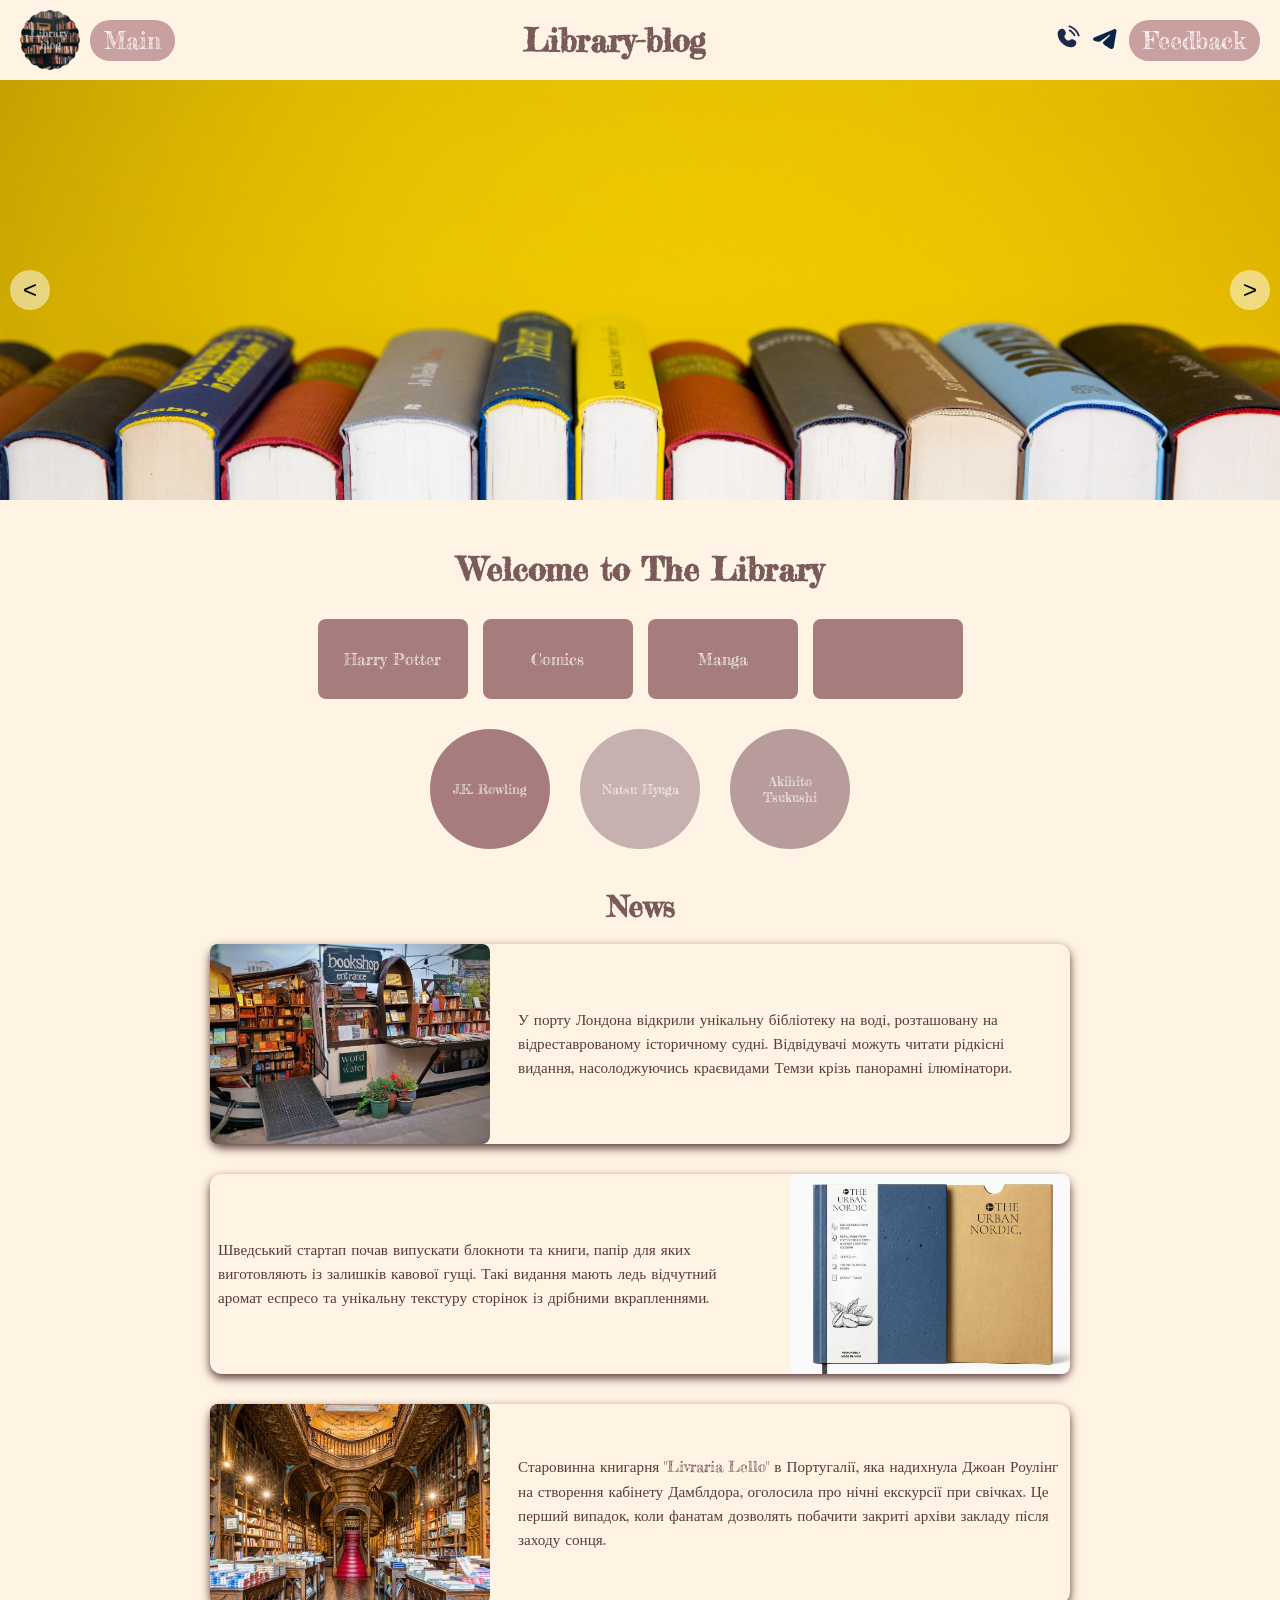
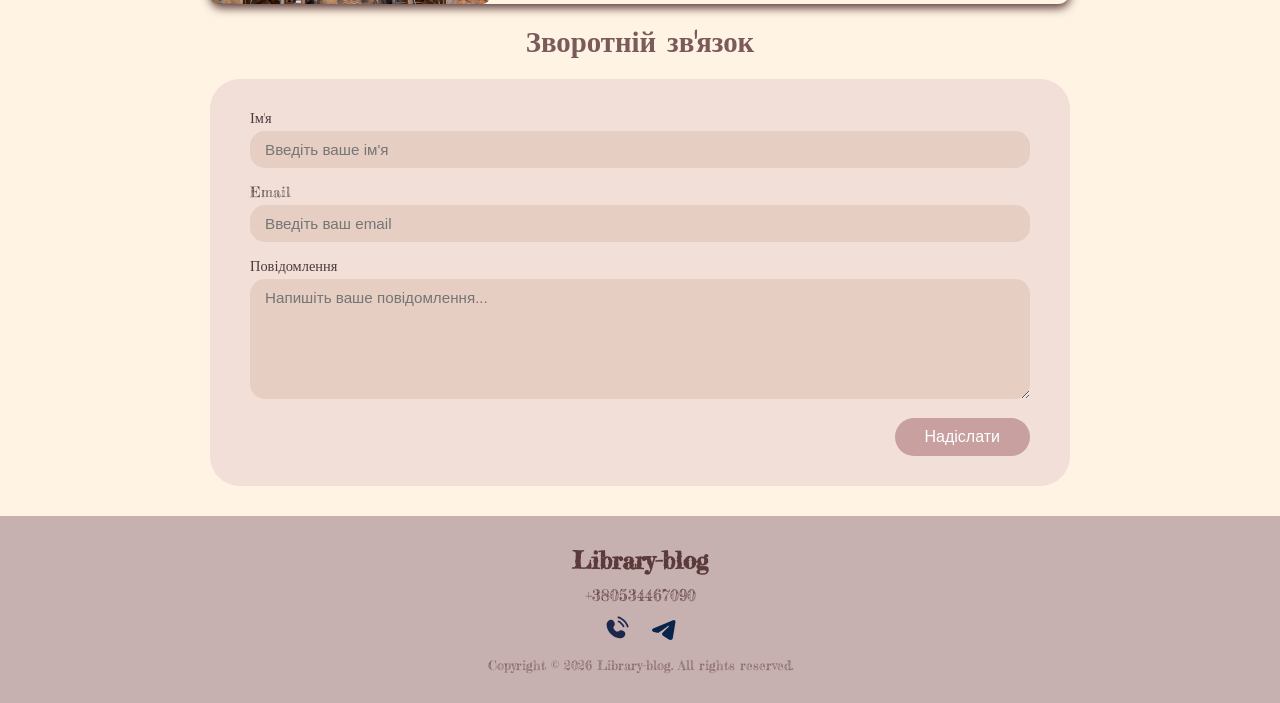
==== commit cd25dd91: "add googgle analitycs code" ====
--- a/index.html
+++ b/index.html
@@ -8,13 +8,22 @@
     <link rel="stylesheet" href="style.css">
     <link rel="stylesheet" href="shared.css">
     <link rel="stylesheet" href="feedbackform-style.css">
+    <!-- Google tag (gtag.js) -->
+    <script async src="https://www.googletagmanager.com/gtag/js?id=G-BQYMKJB9T7"></script>
+    <script>
+        window.dataLayer = window.dataLayer || [];
+        function gtag() { dataLayer.push(arguments); }
+        gtag('js', new Date());
+
+        gtag('config', 'G-BQYMKJB9T7');
+    </script>
 </head>
 
 <body>
 
     <header class="nav-bar">
         <div class="nav-left">
-            <a href="index.html"><img src="images/logo.svg" alt="Logo" class="nav-logo"></a>
+            <img src="images/logo.svg" alt="Logo" class="nav-logo">
             <a href="index.html" class="nav-btn">Main</a>
         </div>
         <h1 class="nav-title">Library-blog</h1>
@@ -34,8 +43,8 @@
         <button class="slider__arrow slider__arrow--left">&lt;</button>
         <div class="slider__track">
             <div class="slider__slide"><img src="images/books-slider-1.jpg" alt="Слайд 1"></div>
-            <div class="slider__slide"><img src="images/slider2.jpg" alt="Слайд 2"></div>
-            <div class="slider__slide"><img src="images/slider3.jpg" alt="Слайд 3"></div>
+            <div class="slider__slide"><img src="images/" alt="Слайд 2"></div>
+            <div class="slider__slide"><img src="images/" alt="Слайд 3"></div>
         </div>
         <button class="slider__arrow slider__arrow--right">&gt;</button>
     </div>
@@ -49,15 +58,14 @@
             <a href="fantasy.html" class="genre-block">Harry Potter</a>
             <a href="comics.html" class="genre-block">Comics</a>
             <a href="manga.html" class="genre-block">Manga</a>
-            <a href="manga2.html" class="genre-block">Manga 2</a>
+            <a href="#" class="genre-block"></a>
         </div>
 
         <!-- Автори — посилання на сторінку книги -->
         <div class="authors">
             <a href="fantasy.html" class="author-circle">J.K. Rowling</a>
             <a href="manga.html" class="author-circle">Natsu Hyuga</a>
-            <a href="manga2.html" class="author-circle">Akihito Tsukushi</a>
-            <a href="comics.html" class="author-circle">Brian K. Vaughan</a>
+            <a href="#" class="author-circle">Akihito Tsukushi</a>
         </div>
 
         <!-- Новини -->
@@ -110,6 +118,7 @@
             </div>
 
             <button type="button">Надіслати</button>
+
         </div>
     </section>
 
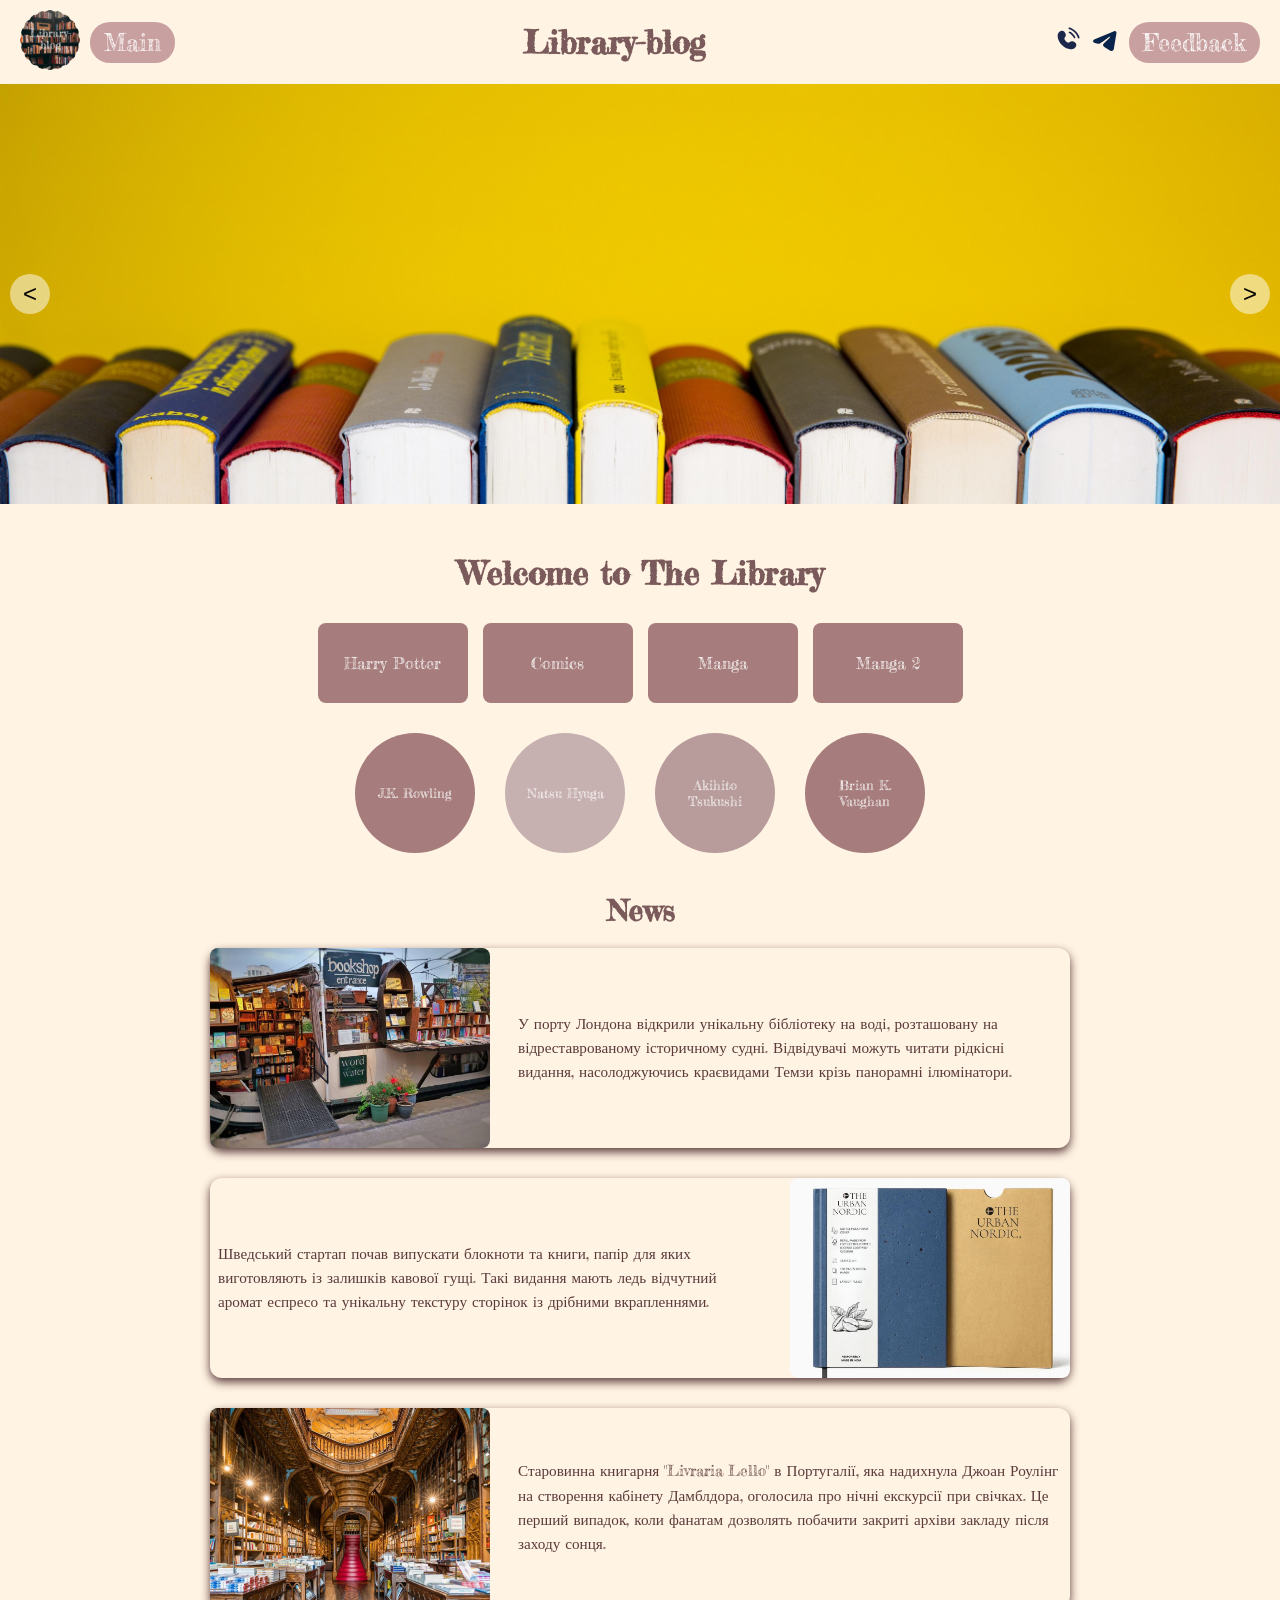
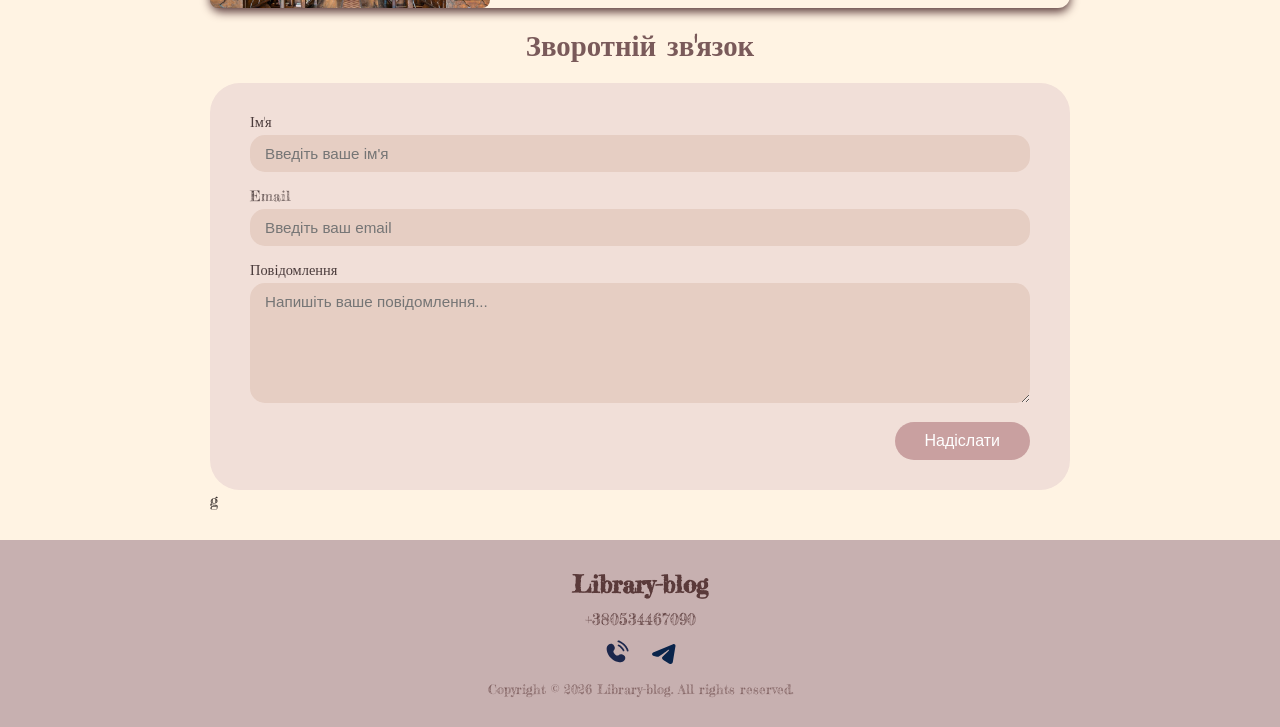
==== commit 390a1864: "add google analytics" ====
--- a/index.html
+++ b/index.html
@@ -23,7 +23,7 @@
 
     <header class="nav-bar">
         <div class="nav-left">
-            <img src="images/logo.svg" alt="Logo" class="nav-logo">
+            <a href="index.html"><img src="images/logo.svg" alt="Logo" class="nav-logo"></a>
             <a href="index.html" class="nav-btn">Main</a>
         </div>
         <h1 class="nav-title">Library-blog</h1>
@@ -43,8 +43,8 @@
         <button class="slider__arrow slider__arrow--left">&lt;</button>
         <div class="slider__track">
             <div class="slider__slide"><img src="images/books-slider-1.jpg" alt="Слайд 1"></div>
-            <div class="slider__slide"><img src="images/" alt="Слайд 2"></div>
-            <div class="slider__slide"><img src="images/" alt="Слайд 3"></div>
+            <div class="slider__slide"><img src="images/slider2.jpg" alt="Слайд 2"></div>
+            <div class="slider__slide"><img src="images/slider3.jpg" alt="Слайд 3"></div>
         </div>
         <button class="slider__arrow slider__arrow--right">&gt;</button>
     </div>
@@ -58,14 +58,15 @@
             <a href="fantasy.html" class="genre-block">Harry Potter</a>
             <a href="comics.html" class="genre-block">Comics</a>
             <a href="manga.html" class="genre-block">Manga</a>
-            <a href="#" class="genre-block"></a>
+            <a href="manga2.html" class="genre-block">Manga 2</a>
         </div>
 
         <!-- Автори — посилання на сторінку книги -->
         <div class="authors">
             <a href="fantasy.html" class="author-circle">J.K. Rowling</a>
             <a href="manga.html" class="author-circle">Natsu Hyuga</a>
-            <a href="#" class="author-circle">Akihito Tsukushi</a>
+            <a href="manga2.html" class="author-circle">Akihito Tsukushi</a>
+            <a href="comics.html" class="author-circle">Brian K. Vaughan</a>
         </div>
 
         <!-- Новини -->
@@ -118,8 +119,7 @@
             </div>
 
             <button type="button">Надіслати</button>
-
-        </div>
+        </div>g
     </section>
 
     <footer>
